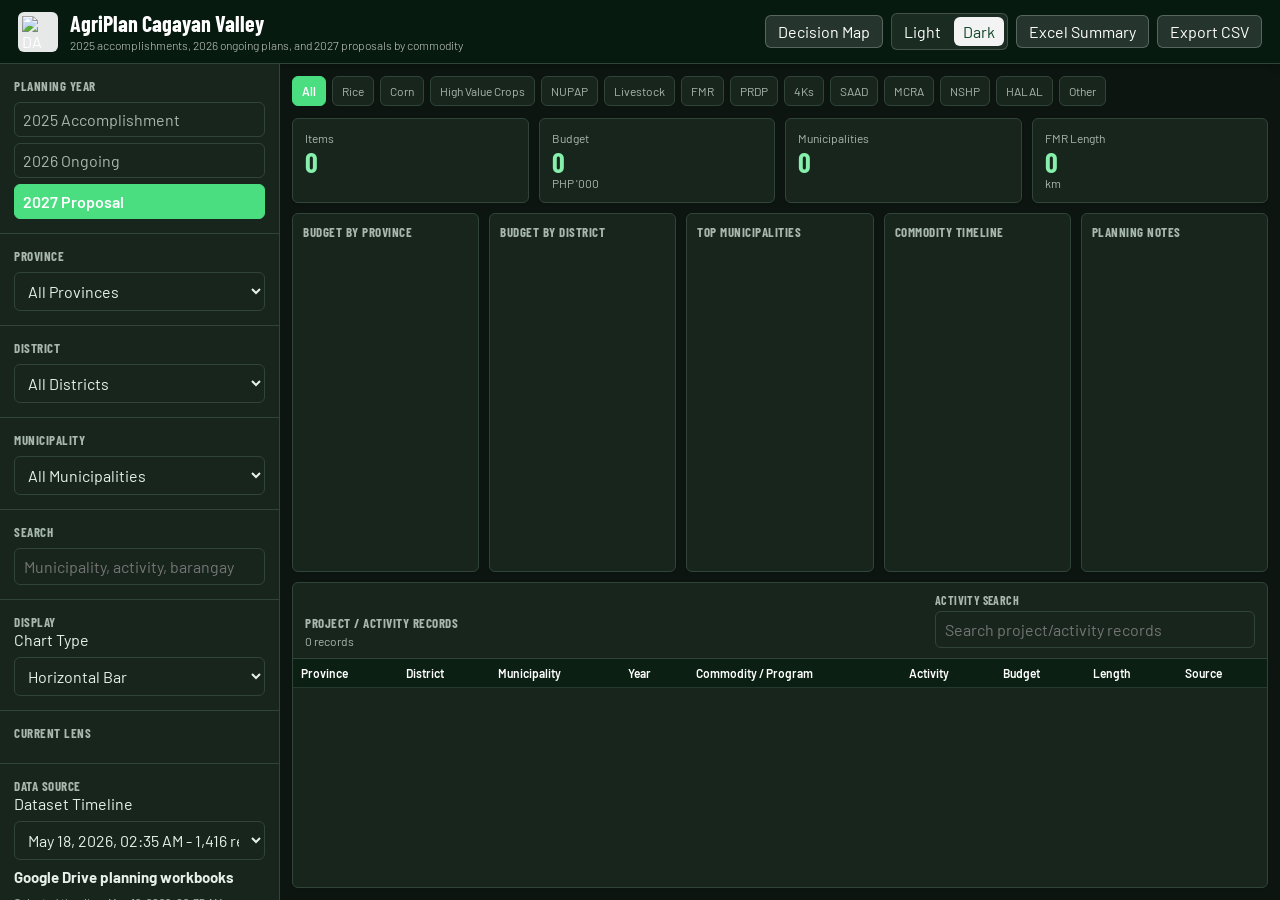
==== plans.html @ b2c0c8cf "Mancom" ====
<!DOCTYPE html>
<html lang="en">
<head>
  <meta charset="UTF-8">
  <meta name="viewport" content="width=device-width, initial-scale=1.0">
  <title>AgriPlan Cagayan Valley</title>

  <link rel="stylesheet" href="css/plans.css?v=20260511-layout">
</head>
<body data-theme="dark">
  <div id="plans-app">
    <header class="plans-header">
      <div class="brand-mark">
        <img src="assets/logo.png" alt="DA Region 02 logo">
      </div>
      <div class="brand-text">
        <h1>AgriPlan Cagayan Valley</h1>
        <p>2025 accomplishments, 2026 ongoing plans, and 2027 proposals by commodity</p>
      </div>
      <nav class="header-actions" aria-label="Page links">
        <a class="header-link" href="index.html">Decision Map</a>
        <div class="theme-actions" aria-label="Background mode">
          <button class="header-link theme-btn" data-theme-mode="light" title="Use light background">Light</button>
          <button class="header-link theme-btn active" data-theme-mode="dark" title="Use dark background">Dark</button>
        </div>
        <a class="header-link" href="exports/AgriPlan_District_Banner_Program_Summary.xlsx" download>Excel Summary</a>
        <button class="header-link" id="export-plans">Export CSV</button>
      </nav>
    </header>

    <main class="plans-layout">
      <aside class="filters-panel">
        <section class="filter-section">
          <div class="section-label">Planning Year</div>
          <div class="segmented" id="year-tabs">
            <button data-year="2025">2025 Accomplishment</button>
            <button data-year="2026">2026 Ongoing</button>
            <button data-year="2027" class="active">2027 Proposal</button>
          </div>
        </section>

        <section class="filter-section">
          <div class="section-label">Province</div>
          <select id="province-filter">
            <option value="all">All Provinces</option>
          </select>
        </section>

        <section class="filter-section">
          <div class="section-label">District</div>
          <select id="district-filter">
            <option value="all">All Districts</option>
          </select>
        </section>

        <section class="filter-section">
          <div class="section-label">Municipality</div>
          <select id="municipality-filter">
            <option value="all">All Municipalities</option>
          </select>
        </section>

        <section class="filter-section">
          <div class="section-label">Search</div>
          <input type="text" id="search-filter" placeholder="Municipality, activity, barangay">
        </section>

        <section class="filter-section">
          <div class="section-label">Display</div>
          <label for="chart-type">Chart Type</label>
          <select id="chart-type">
            <option value="horizontal-bar">Horizontal Bar</option>
            <option value="vertical-bar">Vertical Bar</option>
            <option value="line">Line</option>
            <option value="doughnut">Doughnut</option>
          </select>
        </section>

        <section class="filter-section">
          <div class="section-label">Current Lens</div>
          <div id="lens-summary" class="lens-summary"></div>
        </section>

        <section class="filter-section">
          <div class="section-label">Data Source</div>
          <label for="version-filter">Dataset Timeline</label>
          <select id="version-filter">
            <option value="latest">Latest dataset</option>
          </select>
          <div id="source-summary" class="source-summary">
            <div class="source-line">Loading source status...</div>
          </div>
        </section>

        <section class="filter-section">
          <div class="section-label">Version Compare</div>
          <label for="compare-from">From</label>
          <select id="compare-from">
            <option value="">Need two versions</option>
          </select>
          <label for="compare-to">To</label>
          <select id="compare-to">
            <option value="">Need two versions</option>
          </select>
          <button class="compare-btn" id="compare-versions">Compare Versions</button>
          <div id="version-compare" class="version-compare">
            <div class="source-line">Archive another refresh to compare timelines.</div>
          </div>
        </section>
      </aside>

      <section class="content-panel">
        <div class="commodity-tabs" id="commodity-tabs"></div>

        <section class="kpi-grid">
          <article class="kpi-card">
            <span>Items</span>
            <strong id="kpi-items">0</strong>
          </article>
          <article class="kpi-card">
            <span>Budget</span>
            <strong id="kpi-budget">0</strong>
            <small>PHP '000</small>
          </article>
          <article class="kpi-card">
            <span>Municipalities</span>
            <strong id="kpi-municipalities">0</strong>
          </article>
          <article class="kpi-card">
            <span>FMR Length</span>
            <strong id="kpi-length">0</strong>
            <small>km</small>
          </article>
        </section>

        <section class="analysis-grid">
          <article class="analysis-panel">
            <div class="panel-title">Budget by Province</div>
            <canvas id="province-chart"></canvas>
          </article>
          <article class="analysis-panel">
            <div class="panel-title">Budget by District</div>
            <canvas id="district-chart"></canvas>
          </article>
          <article class="analysis-panel">
            <div class="panel-title">Top Municipalities</div>
            <canvas id="municipality-chart"></canvas>
          </article>
          <article class="analysis-panel">
            <div class="panel-title">Commodity Timeline</div>
            <canvas id="year-chart"></canvas>
          </article>
          <article class="analysis-panel insight-panel">
            <div class="panel-title">Planning Notes</div>
            <div id="planning-notes"></div>
          </article>
        </section>

        <section class="table-panel">
          <div class="table-head">
            <div>
              <div class="panel-title">Project / Activity Records</div>
              <p id="table-count">0 records</p>
            </div>
            <div class="table-tools">
              <label for="activity-search">Activity Search</label>
              <input type="text" id="activity-search" placeholder="Search project/activity records">
            </div>
          </div>
          <div class="table-scroll">
            <table>
              <thead>
                <tr>
                  <th><button class="sort-btn" data-sort="province">Province</button></th>
                  <th><button class="sort-btn" data-sort="district">District</button></th>
                  <th><button class="sort-btn" data-sort="municipality">Municipality</button></th>
                  <th><button class="sort-btn" data-sort="year">Year</button></th>
                  <th><button class="sort-btn" data-sort="program">Commodity / Program</button></th>
                  <th><button class="sort-btn" data-sort="activity">Activity</button></th>
                  <th><button class="sort-btn" data-sort="budget">Budget</button></th>
                  <th><button class="sort-btn" data-sort="length">Length</button></th>
                  <th><button class="sort-btn" data-sort="source">Source</button></th>
                </tr>
              </thead>
              <tbody id="plans-table"></tbody>
            </table>
          </div>
        </section>
      </section>
    </main>
  </div>

  <script src="https://unpkg.com/papaparse@5.4.1/papaparse.min.js"></script>
  <script src="https://cdn.jsdelivr.net/npm/chart.js@4.4.0/dist/chart.umd.min.js"></script>
  <script src="js/plansDashboard.js?v=20260518-versioned-plans"></script>
</body>
</html>
---- css/plans.css ----
@import url('https://fonts.googleapis.com/css2?family=Barlow:wght@300;400;500;600;700&family=Barlow+Condensed:wght@500;600;700&display=swap');

:root {
  --green-900: #0f4527;
  --green-700: #1a6b3c;
  --green-100: #e8f4ed;
  --teal-700: #2e7d9a;
  --amber-700: #b45309;
  --red-700: #b91c1c;
  --ink: #1e2a1f;
  --muted: #607064;
  --line: #c8d6cb;
  --surface: #ffffff;
  --bg: #f4f6f4;
  --radius: 6px;
  --font-main: 'Barlow', 'Segoe UI', system-ui, sans-serif;
  --font-condensed: 'Barlow Condensed', 'Segoe UI Condensed', sans-serif;
}

body[data-theme="dark"] {
  --green-900: #071a10;
  --green-700: #4ade80;
  --green-100: #153321;
  --teal-700: #5eead4;
  --amber-700: #fbbf24;
  --red-700: #f87171;
  --ink: #e6f0e9;
  --muted: #a8b8ad;
  --line: #31443a;
  --surface: #18251d;
  --bg: #0d1510;
}

* { box-sizing: border-box; }

html, body {
  margin: 0;
  height: 100%;
  font-family: var(--font-main);
  color: var(--ink);
  background: var(--bg);
}

button, select, input { font: inherit; }

#plans-app {
  height: 100vh;
  display: grid;
  grid-template-rows: auto minmax(0, 1fr);
}

.plans-header {
  min-height: 64px;
  display: flex;
  align-items: center;
  flex-wrap: wrap;
  gap: 12px;
  padding: 10px 18px;
  color: #fff;
  background: var(--green-900);
  box-shadow: 0 2px 8px rgba(0,0,0,0.22);
}

body[data-theme="dark"] .plans-header {
  border-bottom: 1px solid var(--line);
}

.brand-mark {
  width: 40px;
  height: 40px;
  border-radius: var(--radius);
  background: rgba(255,255,255,0.96);
  padding: 4px;
  flex: 0 0 auto;
}

body[data-theme="dark"] .brand-mark {
  background: rgba(255,255,255,0.9);
}

.brand-mark img {
  width: 100%;
  height: 100%;
  object-fit: contain;
  display: block;
}

.brand-text {
  min-width: 0;
  flex: 1;
}

.brand-text h1 {
  margin: 0;
  font-family: var(--font-condensed);
  font-size: 22px;
  letter-spacing: 0;
  line-height: 1;
}

.brand-text p {
  margin: 4px 0 0;
  font-size: 12px;
  font-weight: 300;
  opacity: 0.78;
  white-space: nowrap;
  overflow: hidden;
  text-overflow: ellipsis;
}

.header-actions {
  display: flex;
  flex-wrap: wrap;
  gap: 8px;
  align-items: center;
  justify-content: flex-end;
}

.theme-actions {
  display: inline-flex;
  gap: 4px;
  padding: 3px;
  border: 1px solid rgba(255,255,255,0.18);
  border-radius: var(--radius);
  background: rgba(255,255,255,0.08);
}

.header-link {
  min-height: 32px;
  display: inline-flex;
  align-items: center;
  justify-content: center;
  padding: 6px 12px;
  border: 1px solid rgba(255,255,255,0.24);
  border-radius: var(--radius);
  background: rgba(255,255,255,0.12);
  color: #fff;
  text-decoration: none;
  cursor: pointer;
}

.header-link:hover { background: rgba(255,255,255,0.22); }

.theme-btn {
  min-height: 26px;
  padding: 4px 8px;
  border-color: transparent;
  background: transparent;
}

.theme-btn.active {
  background: rgba(255,255,255,0.94);
  color: #0f4527;
}

.plans-layout {
  min-height: 0;
  display: grid;
  grid-template-columns: 280px 1fr;
  overflow: hidden;
}

.filters-panel {
  background: var(--surface);
  border-right: 1px solid var(--line);
  overflow-y: auto;
}

.filter-section {
  padding: 14px;
  border-bottom: 1px solid var(--line);
}

.section-label,
.panel-title {
  font-family: var(--font-condensed);
  font-size: 13px;
  font-weight: 700;
  letter-spacing: 0.5px;
  text-transform: uppercase;
  color: var(--muted);
}

.segmented {
  display: grid;
  gap: 6px;
  margin-top: 8px;
}

.segmented button,
.commodity-tabs button {
  border: 1px solid var(--line);
  border-radius: var(--radius);
  background: var(--surface);
  color: var(--muted);
  cursor: pointer;
}

.segmented button {
  min-height: 34px;
  padding: 7px 8px;
  text-align: left;
}

.segmented button.active,
.commodity-tabs button.active {
  border-color: var(--green-700);
  background: var(--green-700);
  color: #fff;
  font-weight: 600;
}

select,
input[type="text"] {
  width: 100%;
  margin-top: 8px;
  padding: 8px 9px;
  border: 1px solid var(--line);
  border-radius: var(--radius);
  background: var(--surface);
  color: var(--ink);
}

select:focus,
input[type="text"]:focus {
  outline: none;
  border-color: var(--green-700);
  box-shadow: 0 0 0 2px rgba(26,107,60,0.12);
}

.lens-summary,
.source-summary {
  margin-top: 8px;
  display: grid;
  gap: 8px;
  font-size: 12px;
  color: var(--muted);
}

.lens-summary strong,
.source-summary strong {
  display: block;
  color: var(--ink);
  font-size: 15px;
}

.source-summary a {
  color: var(--green-700);
  font-weight: 600;
}

.source-line {
  line-height: 1.25;
}

.source-warn {
  color: var(--amber-700);
}

.compare-btn {
  width: 100%;
  min-height: 34px;
  margin-top: 10px;
  border: 1px solid var(--green-700);
  border-radius: var(--radius);
  background: var(--green-700);
  color: #fff;
  cursor: pointer;
  font-weight: 600;
}

.compare-btn:disabled {
  border-color: var(--line);
  background: var(--surface);
  color: var(--muted);
  cursor: not-allowed;
}

.version-compare {
  margin-top: 10px;
  display: grid;
  gap: 8px;
  font-size: 12px;
  color: var(--muted);
}

.compare-metrics {
  display: grid;
  grid-template-columns: repeat(2, minmax(0, 1fr));
  gap: 6px;
}

.compare-metric {
  border: 1px solid var(--line);
  border-radius: var(--radius);
  padding: 7px;
  background: var(--surface-alt);
}

.compare-metric span {
  display: block;
  color: var(--muted);
  font-size: 11px;
}

.compare-metric strong {
  display: block;
  margin-top: 2px;
  color: var(--ink);
  font-size: 16px;
}

.compare-list {
  display: grid;
  gap: 6px;
}

.compare-item {
  border-top: 1px solid var(--line);
  padding-top: 6px;
  line-height: 1.3;
}

.compare-item strong {
  color: var(--ink);
}

.compare-delta-pos {
  color: var(--green-700);
}

.compare-delta-neg {
  color: var(--red-700);
}

.content-panel {
  min-width: 0;
  display: grid;
  grid-template-rows: auto auto minmax(250px, 1fr) minmax(220px, 34vh);
  gap: 10px;
  padding: 12px;
  overflow: hidden;
}

.commodity-tabs {
  display: flex;
  flex-wrap: wrap;
  gap: 6px;
  align-content: start;
  padding: 0 2px 2px 0;
}

.commodity-tabs button {
  flex: 0 1 auto;
  min-height: 30px;
  padding: 5px 9px;
  font-size: 12px;
  white-space: nowrap;
}

.kpi-grid {
  display: grid;
  grid-template-columns: repeat(4, minmax(120px, 1fr));
  gap: 10px;
}

.kpi-card,
.analysis-panel,
.table-panel {
  border: 1px solid var(--line);
  border-radius: var(--radius);
  background: var(--surface);
  box-shadow: 0 1px 3px rgba(0,0,0,0.05);
}

.kpi-card {
  padding: 12px;
}

.kpi-card span,
.kpi-card small {
  display: block;
  color: var(--muted);
  font-size: 12px;
}

.kpi-card strong {
  display: block;
  margin-top: 3px;
  font-family: var(--font-condensed);
  font-size: 28px;
  line-height: 1;
  color: var(--green-900);
}

body[data-theme="dark"] .kpi-card strong {
  color: #86efac;
}

.analysis-grid {
  min-height: 0;
  display: grid;
  grid-template-columns: repeat(5, minmax(180px, 1fr));
  gap: 10px;
}

.analysis-panel {
  min-width: 0;
  min-height: 0;
  padding: 10px;
  display: grid;
  grid-template-rows: auto 1fr;
}

.analysis-panel canvas {
  max-width: 100%;
  max-height: 100%;
}

.insight-panel {
  overflow: auto;
}

#planning-notes {
  display: grid;
  gap: 8px;
  align-content: start;
  margin-top: 10px;
}

.note {
  border-left: 4px solid var(--teal-700);
  background: #f8fbfc;
  padding: 8px;
  border-radius: 0 var(--radius) var(--radius) 0;
  color: var(--ink);
  font-size: 12px;
}

.note.warn {
  border-left-color: var(--amber-700);
  background: #fffbeb;
}

.note.danger {
  border-left-color: var(--red-700);
  background: #fef2f2;
}

body[data-theme="dark"] .note {
  background: #10251f;
}

body[data-theme="dark"] .note.warn {
  background: #2f2714;
}

body[data-theme="dark"] .note.danger {
  background: #32191a;
}

.table-panel {
  min-height: 0;
  display: grid;
  grid-template-rows: auto 1fr;
  overflow: hidden;
}

.table-head {
  padding: 10px 12px;
  border-bottom: 1px solid var(--line);
  display: grid;
  grid-template-columns: 1fr minmax(220px, 320px);
  gap: 12px;
  align-items: end;
}

.table-head p {
  margin: 3px 0 0;
  color: var(--muted);
  font-size: 12px;
}

.table-tools label {
  display: block;
  margin: 0 0 4px;
  font-family: var(--font-condensed);
  font-size: 12px;
  font-weight: 700;
  letter-spacing: 0.4px;
  text-transform: uppercase;
  color: var(--muted);
}

.table-tools input {
  margin-top: 0;
}

.table-scroll {
  min-height: 0;
  overflow: auto;
}

table {
  width: 100%;
  border-collapse: collapse;
  font-size: 12px;
}

th {
  position: sticky;
  top: 0;
  z-index: 1;
  background: var(--green-900);
  color: #fff;
  text-align: left;
  font-weight: 600;
}

.sort-btn {
  width: 100%;
  display: inline-flex;
  justify-content: space-between;
  align-items: center;
  gap: 6px;
  border: 0;
  padding: 0;
  background: transparent;
  color: inherit;
  font: inherit;
  font-weight: 600;
  text-align: left;
  cursor: pointer;
}

.sort-btn::after {
  content: "";
  opacity: 0.55;
  font-size: 10px;
}

.sort-btn.active[data-dir="asc"]::after {
  content: "▲";
}

.sort-btn.active[data-dir="desc"]::after {
  content: "▼";
}

th, td {
  padding: 7px 8px;
  border-bottom: 1px solid #e6ede8;
  vertical-align: top;
}

tbody tr:hover { background: var(--green-100); }

body[data-theme="dark"] th {
  background: #0b1f13;
}

body[data-theme="dark"] th,
body[data-theme="dark"] td {
  border-bottom-color: #26382f;
}

body[data-theme="dark"] tbody tr:hover {
  background: #123522;
}

.activity-cell {
  max-width: 420px;
  min-width: 260px;
}

.muted { color: var(--muted); }

@media (max-width: 1100px) {
  .plans-layout {
    grid-template-columns: 1fr;
    height: auto;
    min-height: calc(100vh - 64px);
    overflow: visible;
  }

  .filters-panel {
    border-right: none;
    border-bottom: 1px solid var(--line);
  }

  .content-panel {
    height: auto;
    overflow: visible;
    grid-template-rows: auto;
  }

  .analysis-grid,
  .kpi-grid {
    grid-template-columns: 1fr 1fr;
  }

  .table-panel { min-height: 420px; }

  .table-head {
    grid-template-columns: 1fr;
  }
}

@media (max-width: 720px) {
  .plans-header {
    height: auto;
    min-height: 64px;
    flex-wrap: wrap;
    padding: 10px 12px;
  }

  .brand-text p { white-space: normal; }

  .header-actions { width: 100%; }
  .header-link { flex: 1; }

  .analysis-grid,
  .kpi-grid {
    grid-template-columns: 1fr;
  }
}
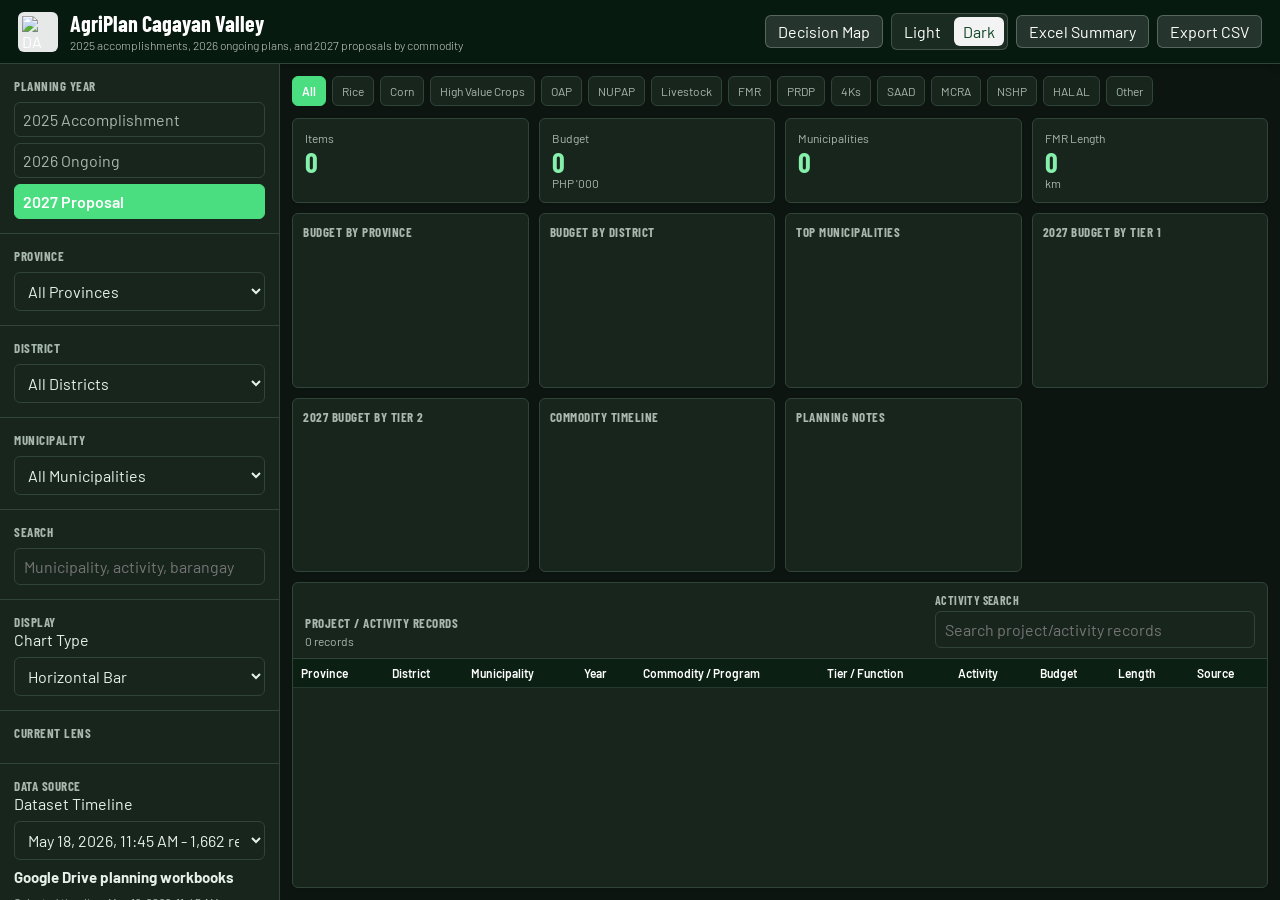
==== commit 9e6bf9ba: "Add data from FOD" ====
--- a/plans.html
+++ b/plans.html
@@ -147,6 +147,14 @@
             <canvas id="municipality-chart"></canvas>
           </article>
           <article class="analysis-panel">
+            <div class="panel-title">2027 Budget by Tier 1</div>
+            <canvas id="tier1-chart"></canvas>
+          </article>
+          <article class="analysis-panel">
+            <div class="panel-title">2027 Budget by Tier 2</div>
+            <canvas id="tier2-chart"></canvas>
+          </article>
+          <article class="analysis-panel">
             <div class="panel-title">Commodity Timeline</div>
             <canvas id="year-chart"></canvas>
           </article>
@@ -176,6 +184,7 @@
                   <th><button class="sort-btn" data-sort="municipality">Municipality</button></th>
                   <th><button class="sort-btn" data-sort="year">Year</button></th>
                   <th><button class="sort-btn" data-sort="program">Commodity / Program</button></th>
+                  <th><button class="sort-btn" data-sort="function">Tier / Function</button></th>
                   <th><button class="sort-btn" data-sort="activity">Activity</button></th>
                   <th><button class="sort-btn" data-sort="budget">Budget</button></th>
                   <th><button class="sort-btn" data-sort="length">Length</button></th>
--- a/css/plans.css
+++ b/css/plans.css
@@ -400,7 +400,7 @@
 .analysis-grid {
   min-height: 0;
   display: grid;
-  grid-template-columns: repeat(5, minmax(180px, 1fr));
+  grid-template-columns: repeat(auto-fit, minmax(190px, 1fr));
   gap: 10px;
 }
 
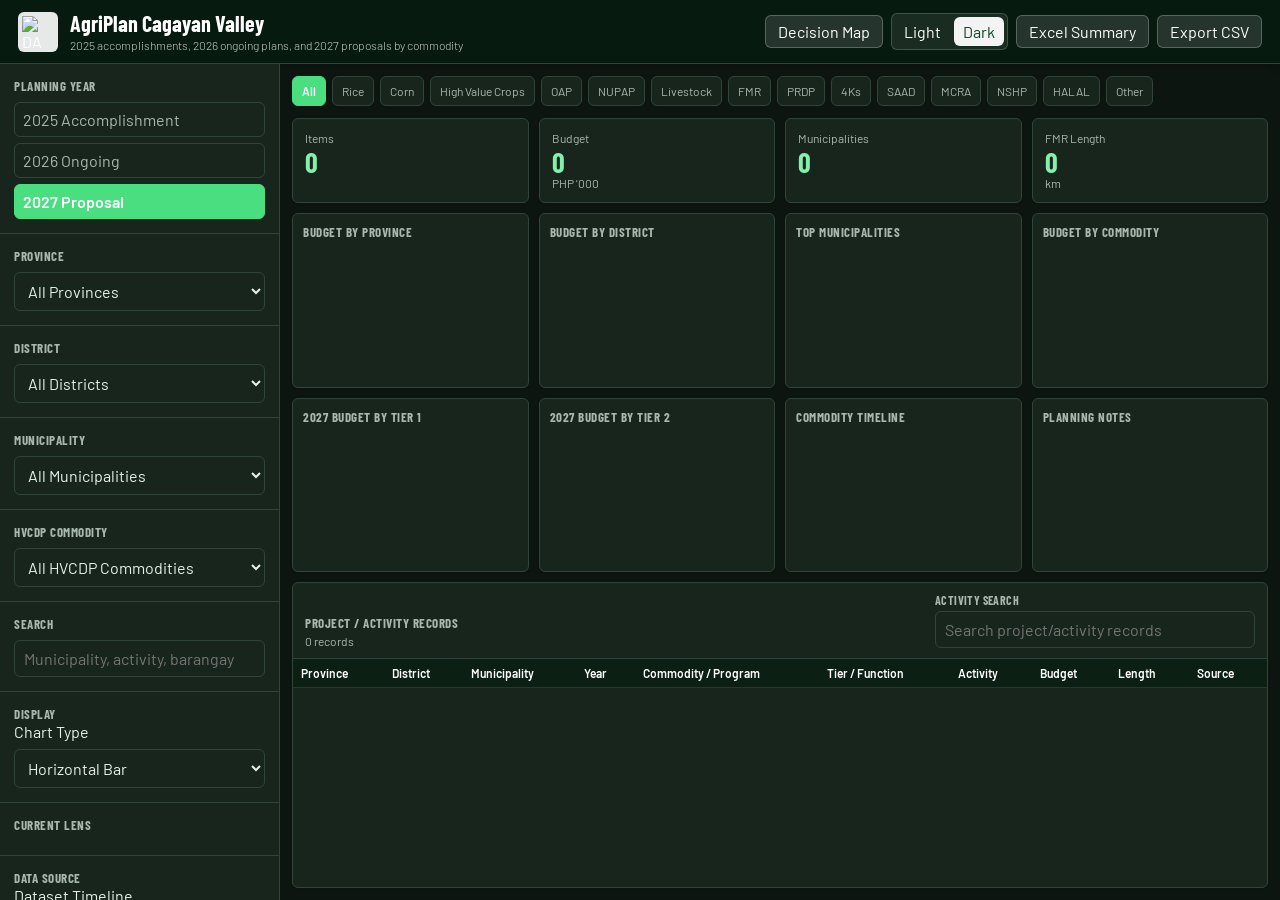
==== commit c6328067: "HVCDP Breakdown" ====
--- a/plans.html
+++ b/plans.html
@@ -60,6 +60,13 @@
           </select>
         </section>
 
+        <section class="filter-section" id="hvc-commodity-section">
+          <div class="section-label">HVCDP Commodity</div>
+          <select id="hvc-commodity-filter">
+            <option value="all">All HVCDP Commodities</option>
+          </select>
+        </section>
+
         <section class="filter-section">
           <div class="section-label">Search</div>
           <input type="text" id="search-filter" placeholder="Municipality, activity, barangay">
@@ -145,6 +152,10 @@
           <article class="analysis-panel">
             <div class="panel-title">Top Municipalities</div>
             <canvas id="municipality-chart"></canvas>
+          </article>
+          <article class="analysis-panel">
+            <div class="panel-title">Budget by Commodity</div>
+            <canvas id="commodity-chart"></canvas>
           </article>
           <article class="analysis-panel">
             <div class="panel-title">2027 Budget by Tier 1</div>
--- a/css/plans.css
+++ b/css/plans.css
@@ -171,6 +171,10 @@
   border-bottom: 1px solid var(--line);
 }
 
+.filter-section-muted {
+  opacity: 0.58;
+}
+
 .section-label,
 .panel-title {
   font-family: var(--font-condensed);
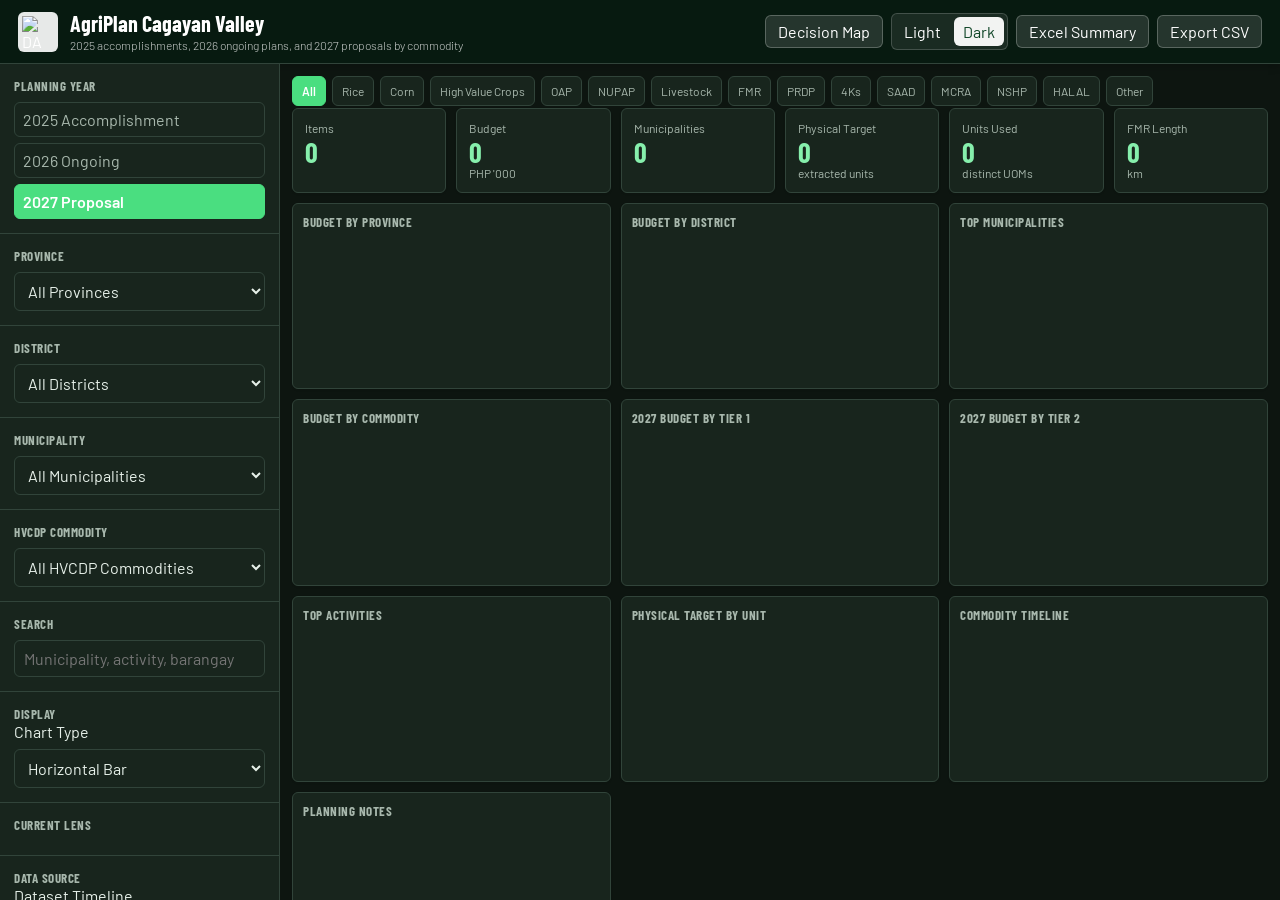
==== commit cd5b7a6f: "Improve activity-level planning dashboard" ====
--- a/plans.html
+++ b/plans.html
@@ -5,7 +5,7 @@
   <meta name="viewport" content="width=device-width, initial-scale=1.0">
   <title>AgriPlan Cagayan Valley</title>
 
-  <link rel="stylesheet" href="css/plans.css?v=20260511-layout">
+  <link rel="stylesheet" href="css/plans.css?v=20260708-activity-detail">
 </head>
 <body data-theme="dark">
   <div id="plans-app">
@@ -134,6 +134,16 @@
             <strong id="kpi-municipalities">0</strong>
           </article>
           <article class="kpi-card">
+            <span>Physical Target</span>
+            <strong id="kpi-physical">0</strong>
+            <small>extracted units</small>
+          </article>
+          <article class="kpi-card">
+            <span>Units Used</span>
+            <strong id="kpi-units">0</strong>
+            <small>distinct UOMs</small>
+          </article>
+          <article class="kpi-card">
             <span>FMR Length</span>
             <strong id="kpi-length">0</strong>
             <small>km</small>
@@ -164,6 +174,14 @@
           <article class="analysis-panel">
             <div class="panel-title">2027 Budget by Tier 2</div>
             <canvas id="tier2-chart"></canvas>
+          </article>
+          <article class="analysis-panel">
+            <div class="panel-title">Top Activities</div>
+            <canvas id="activity-chart"></canvas>
+          </article>
+          <article class="analysis-panel">
+            <div class="panel-title">Physical Target by Unit</div>
+            <canvas id="unit-chart"></canvas>
           </article>
           <article class="analysis-panel">
             <div class="panel-title">Commodity Timeline</div>
@@ -197,8 +215,9 @@
                   <th><button class="sort-btn" data-sort="program">Commodity / Program</button></th>
                   <th><button class="sort-btn" data-sort="function">Tier / Function</button></th>
                   <th><button class="sort-btn" data-sort="activity">Activity</button></th>
+                  <th><button class="sort-btn" data-sort="unit">Unit</button></th>
+                  <th><button class="sort-btn" data-sort="physical">Physical</button></th>
                   <th><button class="sort-btn" data-sort="budget">Budget</button></th>
-                  <th><button class="sort-btn" data-sort="length">Length</button></th>
                   <th><button class="sort-btn" data-sort="source">Source</button></th>
                 </tr>
               </thead>
@@ -212,6 +231,6 @@
 
   <script src="https://unpkg.com/papaparse@5.4.1/papaparse.min.js"></script>
   <script src="https://cdn.jsdelivr.net/npm/chart.js@4.4.0/dist/chart.umd.min.js"></script>
-  <script src="js/plansDashboard.js?v=20260518-versioned-plans"></script>
+  <script src="js/plansDashboard.js?v=20260708-activity-detail"></script>
 </body>
 </html>
--- a/css/plans.css
+++ b/css/plans.css
@@ -339,11 +339,9 @@
 
 .content-panel {
   min-width: 0;
-  display: grid;
-  grid-template-rows: auto auto minmax(250px, 1fr) minmax(220px, 34vh);
-  gap: 10px;
+  display: block;
   padding: 12px;
-  overflow: hidden;
+  overflow: auto;
 }
 
 .commodity-tabs {
@@ -364,8 +362,9 @@
 
 .kpi-grid {
   display: grid;
-  grid-template-columns: repeat(4, minmax(120px, 1fr));
+  grid-template-columns: repeat(6, minmax(120px, 1fr));
   gap: 10px;
+  margin-bottom: 10px;
 }
 
 .kpi-card,
@@ -404,13 +403,14 @@
 .analysis-grid {
   min-height: 0;
   display: grid;
-  grid-template-columns: repeat(auto-fit, minmax(190px, 1fr));
+  grid-template-columns: repeat(auto-fit, minmax(240px, 1fr));
   gap: 10px;
+  margin-bottom: 10px;
 }
 
 .analysis-panel {
   min-width: 0;
-  min-height: 0;
+  min-height: 148px;
   padding: 10px;
   display: grid;
   grid-template-rows: auto 1fr;
@@ -464,7 +464,7 @@
 }
 
 .table-panel {
-  min-height: 0;
+  min-height: 520px;
   display: grid;
   grid-template-rows: auto 1fr;
   overflow: hidden;
@@ -507,6 +507,7 @@
 
 table {
   width: 100%;
+  min-width: 1180px;
   border-collapse: collapse;
   font-size: 12px;
 }
@@ -573,8 +574,8 @@
 }
 
 .activity-cell {
-  max-width: 420px;
-  min-width: 260px;
+  max-width: 520px;
+  min-width: 320px;
 }
 
 .muted { color: var(--muted); }
@@ -595,9 +596,7 @@
   .content-panel {
     height: auto;
     overflow: visible;
-    grid-template-rows: auto;
   }
-
   .analysis-grid,
   .kpi-grid {
     grid-template-columns: 1fr 1fr;
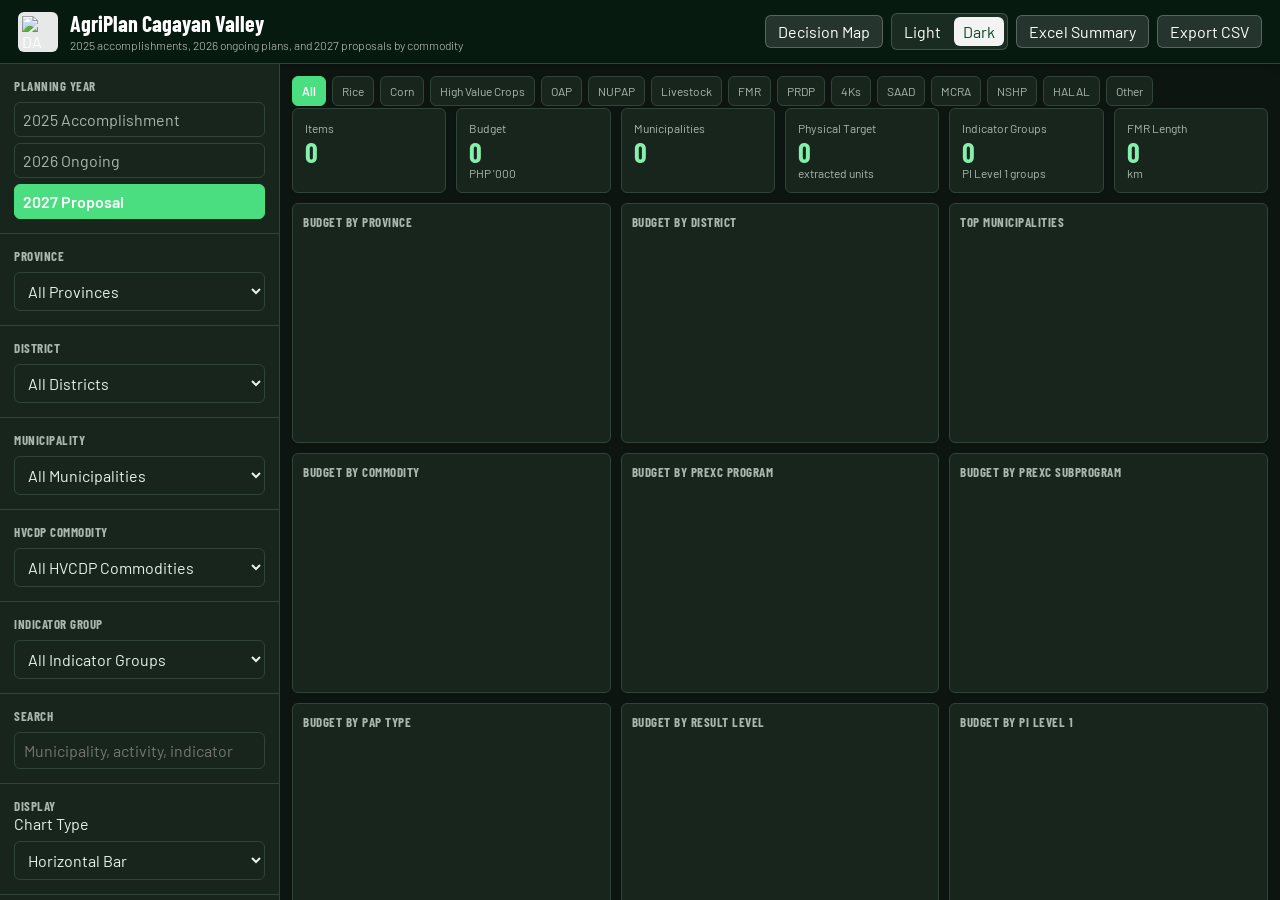
==== commit 228b98a0: "hghj" ====
--- a/plans.html
+++ b/plans.html
@@ -5,7 +5,7 @@
   <meta name="viewport" content="width=device-width, initial-scale=1.0">
   <title>AgriPlan Cagayan Valley</title>
 
-  <link rel="stylesheet" href="css/plans.css?v=20260708-activity-detail">
+  <link rel="stylesheet" href="css/plans.css?v=20260708-opif-indicators">
 </head>
 <body data-theme="dark">
   <div id="plans-app">
@@ -68,8 +68,15 @@
         </section>
 
         <section class="filter-section">
+          <div class="section-label">Indicator Group</div>
+          <select id="indicator-filter">
+            <option value="all">All Indicator Groups</option>
+          </select>
+        </section>
+
+        <section class="filter-section">
           <div class="section-label">Search</div>
-          <input type="text" id="search-filter" placeholder="Municipality, activity, barangay">
+          <input type="text" id="search-filter" placeholder="Municipality, activity, indicator">
         </section>
 
         <section class="filter-section">
@@ -139,9 +146,9 @@
             <small>extracted units</small>
           </article>
           <article class="kpi-card">
-            <span>Units Used</span>
+            <span>Indicator Groups</span>
             <strong id="kpi-units">0</strong>
-            <small>distinct UOMs</small>
+            <small>PI Level 1 groups</small>
           </article>
           <article class="kpi-card">
             <span>FMR Length</span>
@@ -168,16 +175,24 @@
             <canvas id="commodity-chart"></canvas>
           </article>
           <article class="analysis-panel">
-            <div class="panel-title">2027 Budget by Tier 1</div>
+            <div class="panel-title">Budget by PREXC Program</div>
             <canvas id="tier1-chart"></canvas>
           </article>
           <article class="analysis-panel">
-            <div class="panel-title">2027 Budget by Tier 2</div>
+            <div class="panel-title">Budget by PREXC Subprogram</div>
             <canvas id="tier2-chart"></canvas>
           </article>
           <article class="analysis-panel">
-            <div class="panel-title">Top Activities</div>
-            <canvas id="activity-chart"></canvas>
+            <div class="panel-title">Budget by PAP Type</div>
+            <canvas id="pap-chart"></canvas>
+          </article>
+          <article class="analysis-panel">
+            <div class="panel-title">Budget by Result Level</div>
+            <canvas id="result-chart"></canvas>
+          </article>
+          <article class="analysis-panel">
+            <div class="panel-title">Budget by PI Level 1</div>
+            <canvas id="indicator-chart"></canvas>
           </article>
           <article class="analysis-panel">
             <div class="panel-title">Physical Target by Unit</div>
@@ -187,7 +202,14 @@
             <div class="panel-title">Commodity Timeline</div>
             <canvas id="year-chart"></canvas>
           </article>
-          <article class="analysis-panel insight-panel">
+          <article class="analysis-panel insight-panel reference-panel">
+            <div class="panel-title">OPIF / PREXC Structure</div>
+            <div class="reference-stack">
+              <div><strong>Results chain</strong><span>Outcome framework -> PREXC/OPIF program -> PAP -> operational output -> performance indicator.</span></div>
+              <div><strong>PAP grouping</strong><span>Programs group projects and activities; projects are time-bound schemes, activities deliver specific outputs.</span></div>
+              <div><strong>Indicator grouping</strong><span>Rows use PREXC Program, PREXC Sub-Program, PI Level 1, PI Level 2, PI Level 3, and unit fields from the relevant-indicators workbook.</span></div>
+            </div>
+          </article>          <article class="analysis-panel insight-panel">
             <div class="panel-title">Planning Notes</div>
             <div id="planning-notes"></div>
           </article>
@@ -213,7 +235,9 @@
                   <th><button class="sort-btn" data-sort="municipality">Municipality</button></th>
                   <th><button class="sort-btn" data-sort="year">Year</button></th>
                   <th><button class="sort-btn" data-sort="program">Commodity / Program</button></th>
-                  <th><button class="sort-btn" data-sort="function">Tier / Function</button></th>
+                  <th><button class="sort-btn" data-sort="pap">PAP / Result</button></th>
+                  <th><button class="sort-btn" data-sort="function">PREXC</button></th>
+                  <th><button class="sort-btn" data-sort="indicator">Indicator</button></th>
                   <th><button class="sort-btn" data-sort="activity">Activity</button></th>
                   <th><button class="sort-btn" data-sort="unit">Unit</button></th>
                   <th><button class="sort-btn" data-sort="physical">Physical</button></th>
@@ -231,6 +255,8 @@
 
   <script src="https://unpkg.com/papaparse@5.4.1/papaparse.min.js"></script>
   <script src="https://cdn.jsdelivr.net/npm/chart.js@4.4.0/dist/chart.umd.min.js"></script>
-  <script src="js/plansDashboard.js?v=20260708-activity-detail"></script>
+  <script src="js/plansDashboard.js?v=20260708-opif-indicators"></script>
 </body>
 </html>
+
+
--- a/css/plans.css
+++ b/css/plans.css
@@ -233,7 +233,8 @@
 }
 
 .lens-summary,
-.source-summary {
+.source-summary,
+.reference-stack {
   margin-top: 8px;
   display: grid;
   gap: 8px;
@@ -410,18 +411,23 @@
 
 .analysis-panel {
   min-width: 0;
-  min-height: 148px;
+  height: 240px;
   padding: 10px;
   display: grid;
-  grid-template-rows: auto 1fr;
+  grid-template-rows: auto minmax(0, 1fr);
+  overflow: hidden;
 }
 
 .analysis-panel canvas {
+  display: block;
+  width: 100% !important;
+  height: 190px !important;
   max-width: 100%;
-  max-height: 100%;
+  max-height: 190px;
 }
 
 .insight-panel {
+  height: 240px;
   overflow: auto;
 }
 
@@ -464,7 +470,7 @@
 }
 
 .table-panel {
-  min-height: 520px;
+  height: 520px;
   display: grid;
   grid-template-rows: auto 1fr;
   overflow: hidden;
@@ -507,7 +513,7 @@
 
 table {
   width: 100%;
-  min-width: 1180px;
+  min-width: 1460px;
   border-collapse: collapse;
   font-size: 12px;
 }
@@ -545,11 +551,11 @@
 }
 
 .sort-btn.active[data-dir="asc"]::after {
-  content: "▲";
+  content: "^";
 }
 
 .sort-btn.active[data-dir="desc"]::after {
-  content: "▼";
+  content: "v";
 }
 
 th, td {
@@ -573,6 +579,56 @@
   background: #123522;
 }
 
+.reference-stack {
+  margin-top: 10px;
+}
+
+.reference-stack div {
+  display: grid;
+  gap: 3px;
+  padding: 8px;
+  border: 1px solid var(--line);
+  border-radius: var(--radius);
+  background: rgba(46,125,154,0.08);
+}
+
+.reference-stack strong {
+  color: var(--ink);
+  font-size: 12px;
+}
+
+.reference-stack span,
+.explain-text {
+  color: var(--muted);
+  font-size: 11px;
+  line-height: 1.3;
+}
+
+.indicator-cell {
+  max-width: 360px;
+  min-width: 260px;
+}
+
+.indicator-id {
+  display: inline-flex;
+  margin-right: 6px;
+  padding: 1px 5px;
+  border-radius: 4px;
+  background: var(--green-100);
+  color: var(--green-700);
+  font-weight: 700;
+  font-size: 11px;
+}
+
+.explain-text {
+  margin-top: 5px;
+  padding-top: 5px;
+  border-top: 1px dotted var(--line);
+}
+
+body[data-theme="dark"] .indicator-id {
+  background: #10251f;
+}
 .activity-cell {
   max-width: 520px;
   min-width: 320px;
@@ -602,7 +658,7 @@
     grid-template-columns: 1fr 1fr;
   }
 
-  .table-panel { min-height: 420px; }
+  .table-panel { height: 420px; }
 
   .table-head {
     grid-template-columns: 1fr;
@@ -627,3 +683,5 @@
     grid-template-columns: 1fr;
   }
 }
+
+
